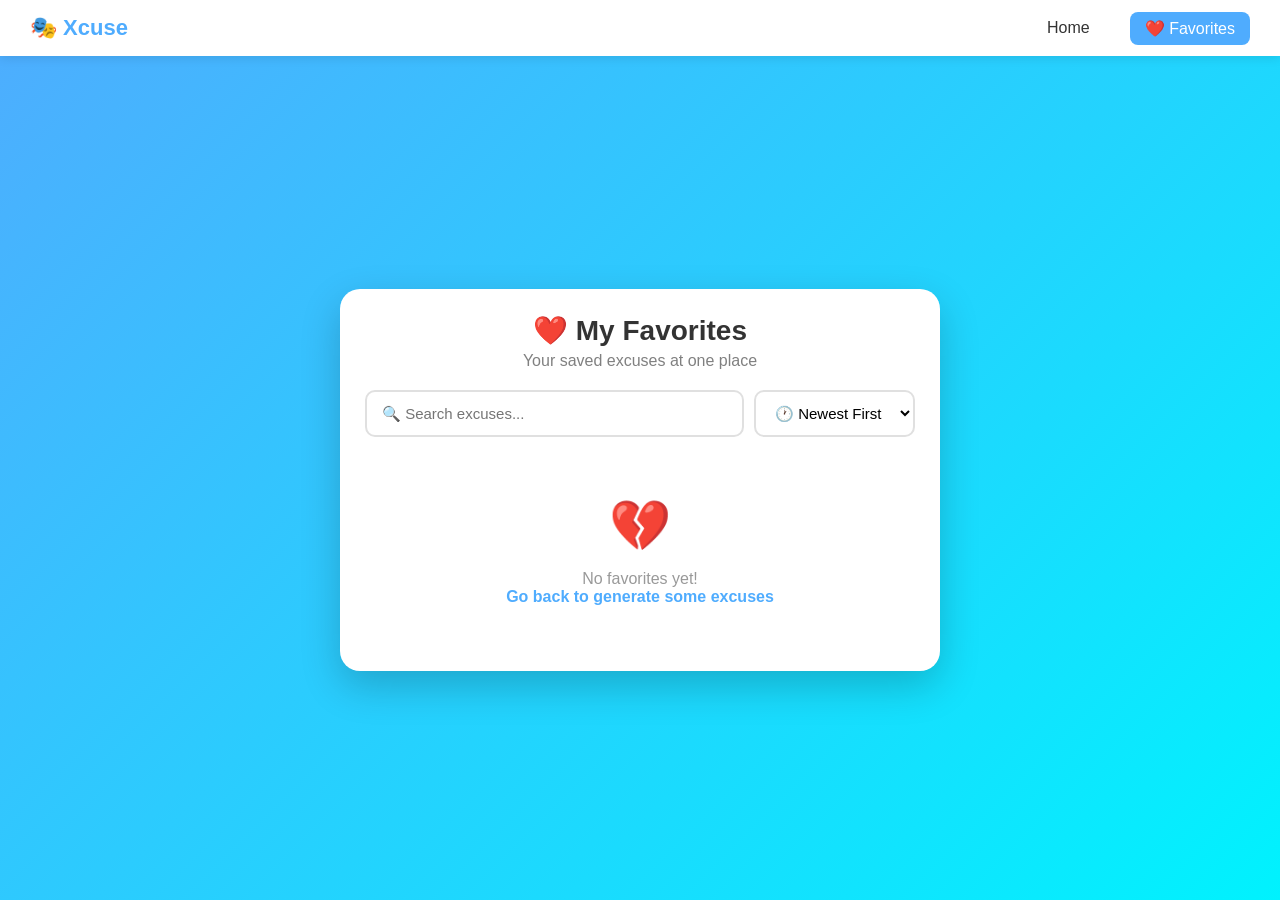
==== favorites.html @ f8e81531 "Searching Sorting Implemented" ====
<!DOCTYPE html>
<html lang="en">
<head>
  <meta charset="UTF-8" />
  <meta name="viewport" content="width=device-width, initial-scale=1.0"/>
  <title>Favorites - Xcuse Generator</title>
  <link rel="stylesheet" href="Css/style.css" />
</head>
  <body>

  <nav class="navbar">
    <div class="nav-brand">🎭 Xcuse</div>
    <ul class="nav-links">
      <li><a href="index.html">Home</a></li>
      <li><a href="favorites.html" class="active">❤️ Favorites</a></li>
    </ul>
    <div class="hamburger">
      <span></span>
      <span></span>
      <span></span>
    </div>
  </nav>

  <div class="favorites-container">
    <h1>❤️ My Favorites</h1>
    <p>Your saved excuses at one place</p>

    <div class="search-filter">
      <input type="text" id="searchInput" placeholder="🔍 Search excuses..." />
      <select id="sortSelect">
        <option value="newest">🕐 Newest First</option>
        <option value="oldest">🕰️ Oldest First</option>
        <option value="az">🔤 A - Z</option>
        <option value="za">🔤 Z - A</option>
        <option value="category">📁 By Category</option>
      </select>
    </div>

    <div class="favorites-list" id="favoritesList">
    </div>
  </div>

  <script src="Js/favorites.js"></script>
</body>
</html>
---- Css/style.css ----
* {
  margin: 0;
  padding: 0;
  box-sizing: border-box;
  font-family: 'Segoe UI', sans-serif;
}

body {
  min-height: 100vh;
  background: linear-gradient(135deg, #4facfe, #00f2fe);
  display: flex;
  flex-direction: column;
  justify-content: center;
  align-items: center;
  padding: 20px;
  padding-top: 80px;
}


.navbar {
  position: fixed;
  top: 0;
  left: 0;
  width: 100%;
  background: white;
  padding: 15px 30px;
  display: flex;
  justify-content: space-between;
  align-items: center;
  box-shadow: 0 2px 10px rgba(0,0,0,0.1);
  z-index: 100;
}

.nav-brand {
  font-size: 22px;
  font-weight: bold;
  color: #4facfe;
}

.nav-links {
  display: flex;
  list-style: none;
  gap: 25px;
}

.nav-links a {
  text-decoration: none;
  color: #333;
  font-weight: 500;
  font-size: 16px;
  transition: 0.3s;
  padding: 8px 15px;
  border-radius: 8px;
}

.nav-links a:hover,
.nav-links a.active {
  background: #4facfe;
  color: white;
}

.hamburger {
  display: none;
  flex-direction: column;
  cursor: pointer;
  gap: 5px;
}

.hamburger span {
  width: 25px;
  height: 3px;
  background: #333;
  border-radius: 3px;
  transition: 0.3s;
}

.app {
  background: white;
  padding: 25px;
  border-radius: 20px;
  width: 100%;
  max-width: 400px;
  text-align: center;
  box-shadow: 0 15px 40px rgba(0,0,0,0.2);
}

header h1 {
  font-size: 24px;
  margin-bottom: 5px;
}

header p {
  font-size: 14px;
  color: gray;
  margin-bottom: 20px;
}

.controls {
  display: flex;
  flex-direction: column;
  gap: 10px;
}

select, button {
  padding: 12px;
  border-radius: 10px;
  border: none;
  font-size: 15px;
}

select {
  background: #f1f1f1;
}

button {
  background: #4facfe;
  color: white;
  font-weight: bold;
  cursor: pointer;
  transition: 0.3s;
}

button:hover {
  background: #007bff;
}

.card {
  margin-top: 20px;
  padding: 20px;
  background: #f9f9f9;
  border-radius: 15px;
  min-height: 100px;
  display: flex;
  align-items: center;
  justify-content: center;
}

#excuseText {
  font-size: 16px;
  color: #333;
}

.actions {
  margin-top: 15px;
}

#copyBtn {
  background: #00c853;
}

#copyBtn:hover {
  background: #009624;
}

#favBtn {
  background: #ff6b6b;
}

#favBtn:hover {
  background: #ee5a5a;
}

#favBtn.saved {
  background: #ccc;
  pointer-events: none;
}


.favorites-container {
  background: white;
  padding: 25px;
  border-radius: 20px;
  width: 100%;
  max-width: 600px;
  text-align: center;
  box-shadow: 0 15px 40px rgba(0,0,0,0.2);
}

.favorites-container h1 {
  font-size: 28px;
  margin-bottom: 5px;
  color: #333;
}

.favorites-container > p {
  color: gray;
  margin-bottom: 20px;
}

.search-filter {
  display: flex;
  gap: 10px;
  margin-bottom: 20px;
  flex-wrap: wrap;
}

.search-filter input {
  flex: 1;
  min-width: 200px;
  padding: 12px 15px;
  border: 2px solid #e0e0e0;
  border-radius: 10px;
  font-size: 15px;
  outline: none;
  transition: 0.3s;
}

.search-filter input:focus {
  border-color: #4facfe;
}

.search-filter select {
  padding: 12px 15px;
  border: 2px solid #e0e0e0;
  border-radius: 10px;
  font-size: 15px;
  background: white;
  cursor: pointer;
  outline: none;
}

.favorites-list {
  display: flex;
  flex-direction: column;
  gap: 12px;
  max-height: 400px;
  overflow-y: auto;
}

.favorite-item {
  background: #f9f9f9;
  padding: 15px;
  border-radius: 12px;
  display: flex;
  justify-content: space-between;
  align-items: center;
  gap: 10px;
  animation: slideIn 0.3s ease;
}

@keyframes slideIn {
  from {
    opacity: 0;
    transform: translateY(-10px);
  }
  to {
    opacity: 1;
    transform: translateY(0);
  }
}

.favorite-item .excuse-content {
  flex: 1;
  text-align: left;
}

.favorite-item .excuse-text {
  font-size: 15px;
  color: #333;
  margin-bottom: 5px;
}

.favorite-item .excuse-category {
  font-size: 12px;
  color: #888;
  text-transform: uppercase;
  font-weight: 600;
}

.favorite-item .delete-btn {
  background: #ff4757;
  color: white;
  border: none;
  padding: 8px 12px;
  border-radius: 8px;
  cursor: pointer;
  font-size: 14px;
  transition: 0.3s;
  flex-shrink: 0;
}

.favorite-item .delete-btn:hover {
  background: #ff3344;
}

.empty-state {
  padding: 40px;
  color: #999;
}

.empty-state .icon {
  font-size: 50px;
  margin-bottom: 15px;
}

.empty-state p {
  font-size: 16px;
}

.empty-state a {
  color: #4facfe;
  text-decoration: none;
  font-weight: bold;
}

.empty-state a:hover {
  text-decoration: underline;
}


@media (max-width: 600px) {
  .favorites-container {
    padding: 20px;
    max-width: 100%;
  }
  
  .favorites-container h1 {
    font-size: 22px;
  }
  
  .favorite-item {
    flex-direction: column;
    align-items: stretch;
    text-align: center;
  }
  
  .favorite-item .excuse-content {
    text-align: center;
  }
  
  .favorite-item .delete-btn {
    width: 100%;
  }
}

@media (max-width: 480px) {
  .app {
    padding: 20px;
  }

  header h1 {
    font-size: 20px;
  }

  #excuseText {
    font-size: 14px;
  }
  
  .nav-links {
    position: absolute;
    top: 60px;
    right: -100%;
    background: white;
    flex-direction: column;
    padding: 20px;
    border-radius: 0 0 15px 15px;
    box-shadow: 0 5px 15px rgba(0,0,0,0.1);
    transition: 0.3s;
    gap: 15px;
  }
  
  .nav-links.active {
    right: 0;
  }
  
  .hamburger {
    display: flex;
  }
  
  .hamburger.active span:nth-child(1) {
    transform: rotate(45deg) translate(5px, 5px);
  }
  
  .hamburger.active span:nth-child(2) {
    opacity: 0;
  }
  
  .hamburger.active span:nth-child(3) {
    transform: rotate(-45deg) translate(5px, -5px);
  }
}
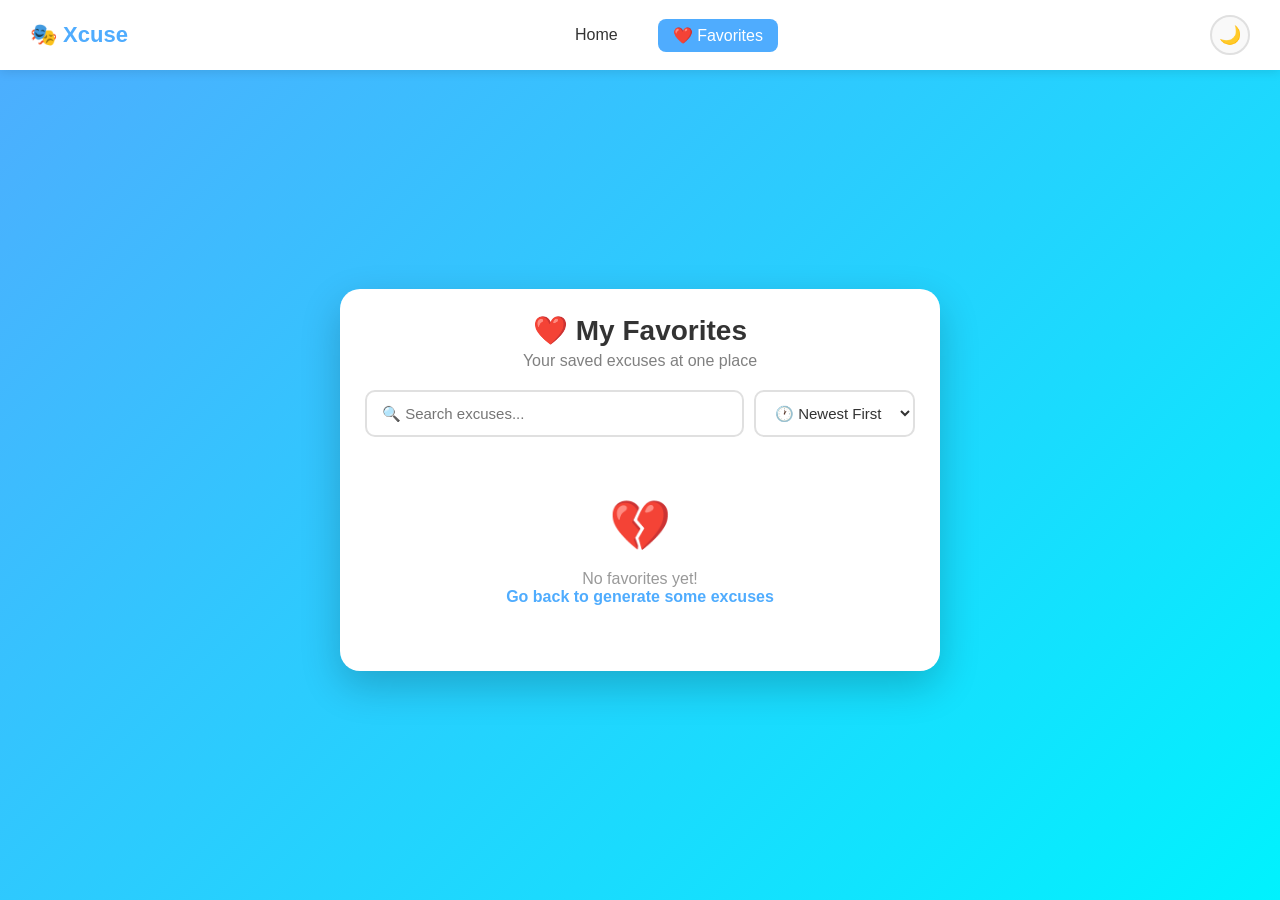
==== commit f9a50efd: "Add dark mode toggle for better user experience" ====
--- a/favorites.html
+++ b/favorites.html
@@ -14,6 +14,12 @@
       <li><a href="index.html">Home</a></li>
       <li><a href="favorites.html" class="active">❤️ Favorites</a></li>
     </ul>
+    <div class="nav-actions">
+      <button class="dark-mode-toggle" id="darkModeToggle" aria-label="Toggle dark mode">
+        <span class="sun-icon">☀️</span>
+        <span class="moon-icon">🌙</span>
+      </button>
+    </div>
     <div class="hamburger">
       <span></span>
       <span></span>
--- a/Css/style.css
+++ b/Css/style.css
@@ -5,9 +5,25 @@
   font-family: 'Segoe UI', sans-serif;
 }
 
+:root {
+  --bg-gradient-start: #4facfe;
+  --bg-gradient-end: #00f2fe;
+  --bg-body: linear-gradient(135deg, #4facfe, #00f2fe);
+  --bg-navbar: white;
+  --bg-card: white;
+  --bg-card-alt: #f9f9f9;
+  --text-primary: #333;
+  --text-secondary: gray;
+  --text-muted: #888;
+  --text-placeholder: #999;
+  --border-color: #e0e0e0;
+  --shadow: rgba(0,0,0,0.2);
+  --shadow-light: rgba(0,0,0,0.1);
+}
+
 body {
   min-height: 100vh;
-  background: linear-gradient(135deg, #4facfe, #00f2fe);
+  background: var(--bg-body);
   display: flex;
   flex-direction: column;
   justify-content: center;
@@ -16,25 +32,46 @@
   padding-top: 80px;
 }
 
+body.dark-mode {
+  --bg-gradient-start: #1a1a2e;
+  --bg-gradient-end: #16213e;
+  --bg-body: linear-gradient(135deg, #1a1a2e, #16213e);
+  --bg-navbar: #1a1a2e;
+  --bg-card: #1a1a2e;
+  --bg-card-alt: #16213e;
+  --text-primary: #e0e0e0;
+  --text-secondary: #b0b0b0;
+  --text-muted: #888;
+  --text-placeholder: #666;
+  --border-color: #333;
+  --shadow: rgba(0,0,0,0.5);
+  --shadow-light: rgba(0,0,0,0.3);
+}
+
+body.dark-mode body {
+  background: var(--bg-body);
+}
+
 
 .navbar {
   position: fixed;
   top: 0;
   left: 0;
   width: 100%;
-  background: white;
+  background: var(--bg-navbar);
   padding: 15px 30px;
   display: flex;
   justify-content: space-between;
   align-items: center;
-  box-shadow: 0 2px 10px rgba(0,0,0,0.1);
+  box-shadow: 0 2px 10px var(--shadow-light);
   z-index: 100;
+  transition: background 0.3s;
 }
 
 .nav-brand {
   font-size: 22px;
   font-weight: bold;
-  color: #4facfe;
+  color: var(--bg-gradient-start);
 }
 
 .nav-links {
@@ -45,7 +82,7 @@
 
 .nav-links a {
   text-decoration: none;
-  color: #333;
+  color: var(--text-primary);
   font-weight: 500;
   font-size: 16px;
   transition: 0.3s;
@@ -55,7 +92,7 @@
 
 .nav-links a:hover,
 .nav-links a.active {
-  background: #4facfe;
+  background: var(--bg-gradient-start);
   color: white;
 }
 
@@ -69,29 +106,31 @@
 .hamburger span {
   width: 25px;
   height: 3px;
-  background: #333;
+  background: var(--text-primary);
   border-radius: 3px;
   transition: 0.3s;
 }
 
 .app {
-  background: white;
+  background: var(--bg-card);
   padding: 25px;
   border-radius: 20px;
   width: 100%;
   max-width: 400px;
   text-align: center;
-  box-shadow: 0 15px 40px rgba(0,0,0,0.2);
+  box-shadow: 0 15px 40px var(--shadow);
+  transition: background 0.3s;
 }
 
 header h1 {
   font-size: 24px;
   margin-bottom: 5px;
+  color: var(--text-primary);
 }
 
 header p {
   font-size: 14px;
-  color: gray;
+  color: var(--text-secondary);
   margin-bottom: 20px;
 }
 
@@ -109,11 +148,12 @@
 }
 
 select {
-  background: #f1f1f1;
+  background: var(--bg-card-alt);
+  color: var(--text-primary);
 }
 
 button {
-  background: #4facfe;
+  background: var(--bg-gradient-start);
   color: white;
   font-weight: bold;
   cursor: pointer;
@@ -127,17 +167,18 @@
 .card {
   margin-top: 20px;
   padding: 20px;
-  background: #f9f9f9;
+  background: var(--bg-card-alt);
   border-radius: 15px;
   min-height: 100px;
   display: flex;
   align-items: center;
   justify-content: center;
+  transition: background 0.3s;
 }
 
 #excuseText {
   font-size: 16px;
-  color: #333;
+  color: var(--text-primary);
 }
 
 .actions {
@@ -167,23 +208,24 @@
 
 
 .favorites-container {
-  background: white;
+  background: var(--bg-card);
   padding: 25px;
   border-radius: 20px;
   width: 100%;
   max-width: 600px;
   text-align: center;
-  box-shadow: 0 15px 40px rgba(0,0,0,0.2);
+  box-shadow: 0 15px 40px var(--shadow);
+  transition: background 0.3s;
 }
 
 .favorites-container h1 {
   font-size: 28px;
   margin-bottom: 5px;
-  color: #333;
+  color: var(--text-primary);
 }
 
 .favorites-container > p {
-  color: gray;
+  color: var(--text-secondary);
   margin-bottom: 20px;
 }
 
@@ -198,23 +240,26 @@
   flex: 1;
   min-width: 200px;
   padding: 12px 15px;
-  border: 2px solid #e0e0e0;
+  border: 2px solid var(--border-color);
   border-radius: 10px;
   font-size: 15px;
   outline: none;
   transition: 0.3s;
+  background: var(--bg-card);
+  color: var(--text-primary);
 }
 
 .search-filter input:focus {
-  border-color: #4facfe;
+  border-color: var(--bg-gradient-start);
 }
 
 .search-filter select {
   padding: 12px 15px;
-  border: 2px solid #e0e0e0;
+  border: 2px solid var(--border-color);
   border-radius: 10px;
   font-size: 15px;
-  background: white;
+  background: var(--bg-card);
+  color: var(--text-primary);
   cursor: pointer;
   outline: none;
 }
@@ -228,7 +273,7 @@
 }
 
 .favorite-item {
-  background: #f9f9f9;
+  background: var(--bg-card-alt);
   padding: 15px;
   border-radius: 12px;
   display: flex;
@@ -236,6 +281,7 @@
   align-items: center;
   gap: 10px;
   animation: slideIn 0.3s ease;
+  transition: background 0.3s;
 }
 
 @keyframes slideIn {
@@ -256,13 +302,13 @@
 
 .favorite-item .excuse-text {
   font-size: 15px;
-  color: #333;
+  color: var(--text-primary);
   margin-bottom: 5px;
 }
 
 .favorite-item .excuse-category {
   font-size: 12px;
-  color: #888;
+  color: var(--text-muted);
   text-transform: uppercase;
   font-weight: 600;
 }
@@ -285,7 +331,7 @@
 
 .empty-state {
   padding: 40px;
-  color: #999;
+  color: var(--text-placeholder);
 }
 
 .empty-state .icon {
@@ -298,13 +344,54 @@
 }
 
 .empty-state a {
-  color: #4facfe;
+  color: var(--bg-gradient-start);
   text-decoration: none;
   font-weight: bold;
 }
 
 .empty-state a:hover {
   text-decoration: underline;
+}
+
+.dark-mode-toggle {
+  background: var(--bg-card-alt);
+  border: 2px solid var(--border-color);
+  border-radius: 50%;
+  width: 40px;
+  height: 40px;
+  cursor: pointer;
+  display: flex;
+  align-items: center;
+  justify-content: center;
+  font-size: 18px;
+  transition: all 0.3s;
+  color: var(--text-primary);
+}
+
+.dark-mode-toggle:hover {
+  background: var(--bg-gradient-start);
+  border-color: var(--bg-gradient-start);
+  color: white;
+}
+
+body.dark-mode .dark-mode-toggle .moon-icon,
+body:not(.dark-mode) .dark-mode-toggle .sun-icon {
+  display: none;
+}
+
+@media (max-width: 480px) {
+  .nav-links {
+    position: absolute;
+    top: 60px;
+    right: -100%;
+    background: var(--bg-navbar);
+    flex-direction: column;
+    padding: 20px;
+    border-radius: 0 0 15px 15px;
+    box-shadow: 0 5px 15px var(--shadow-light);
+    transition: 0.3s;
+    gap: 15px;
+  }
 }
 
 
